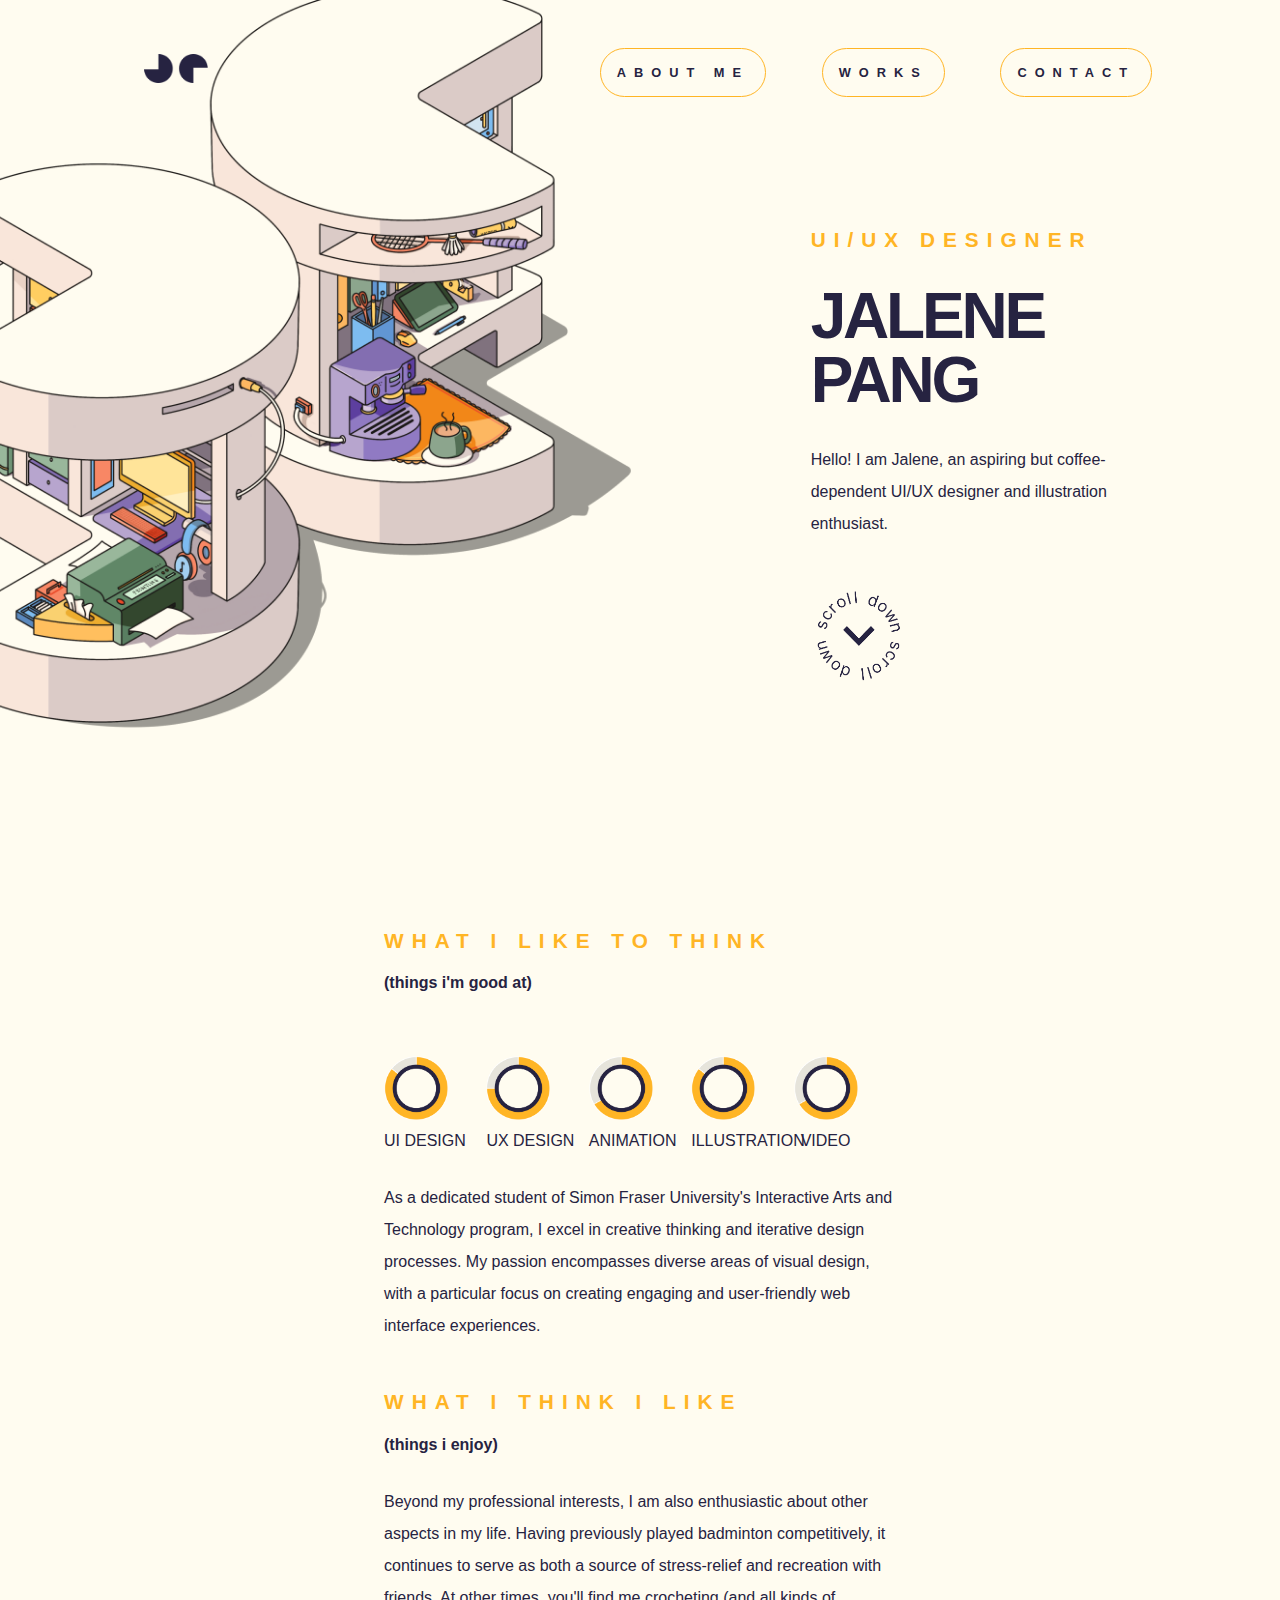
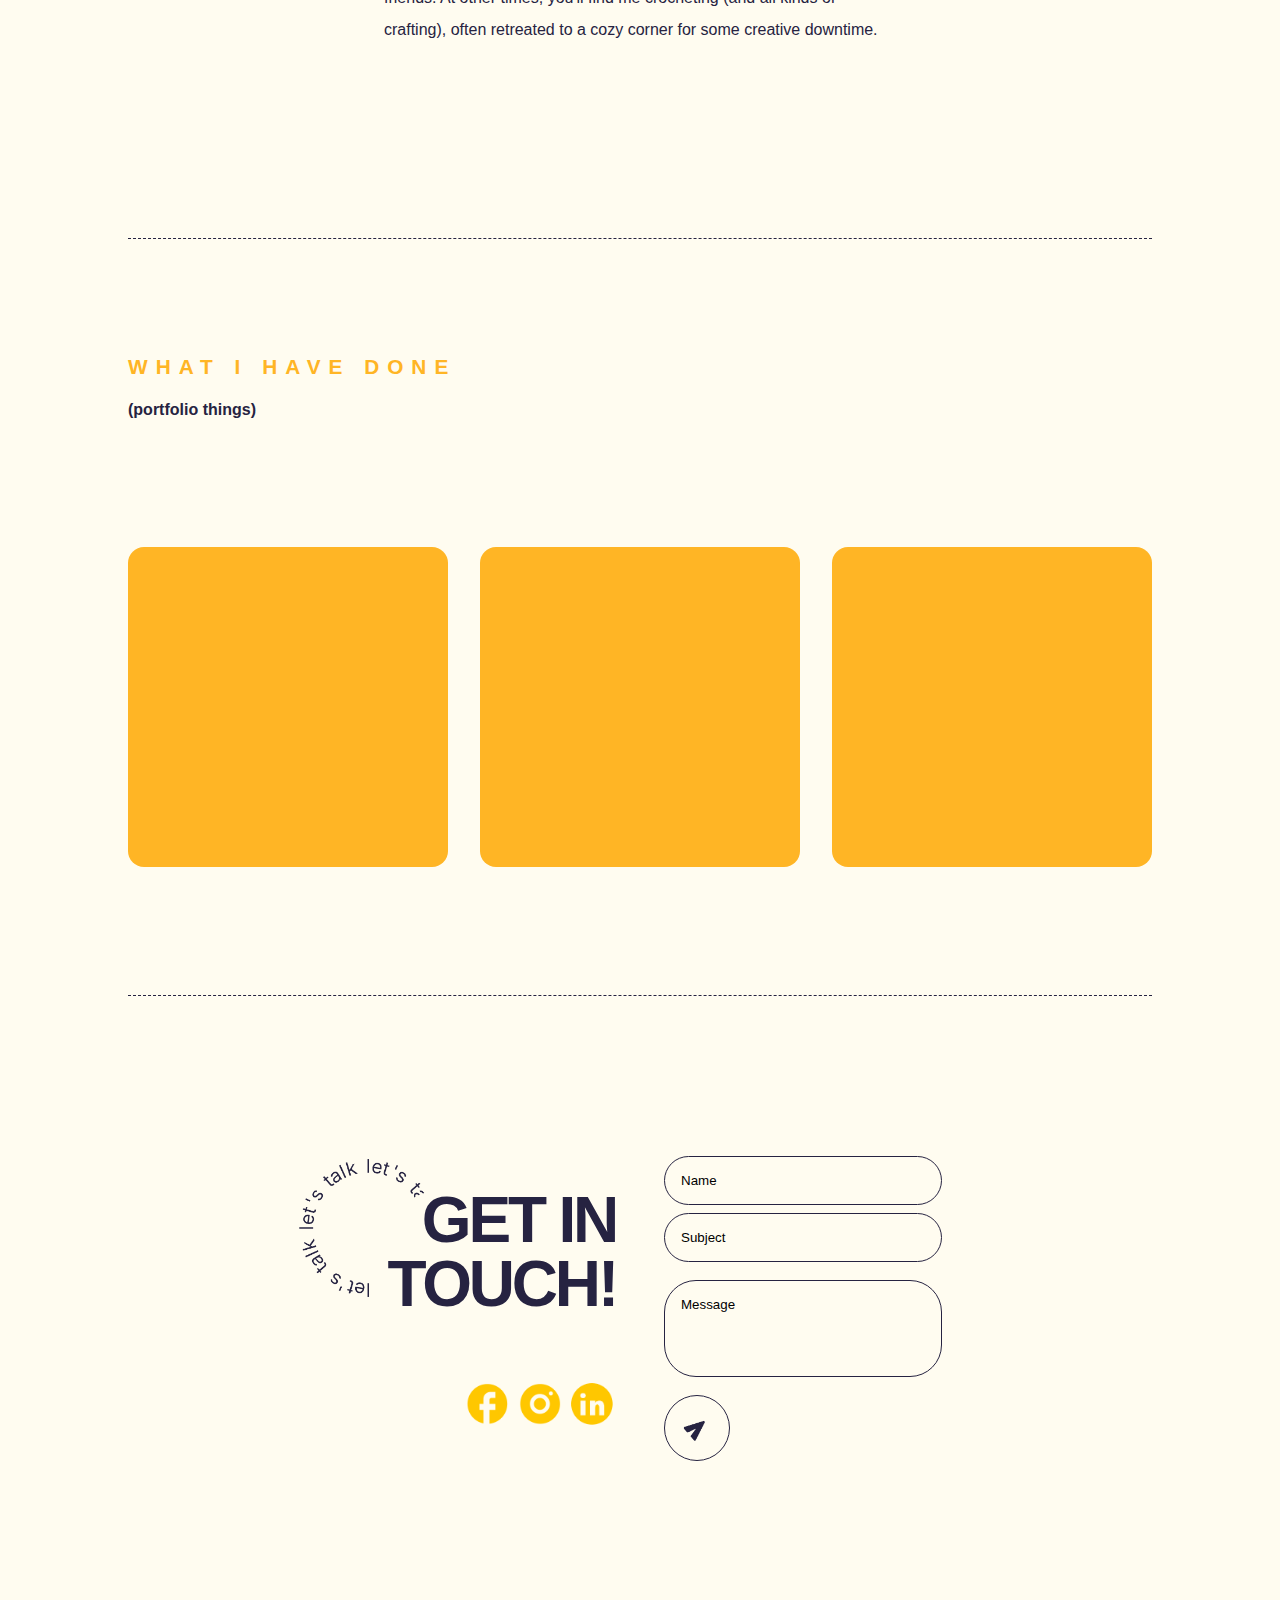
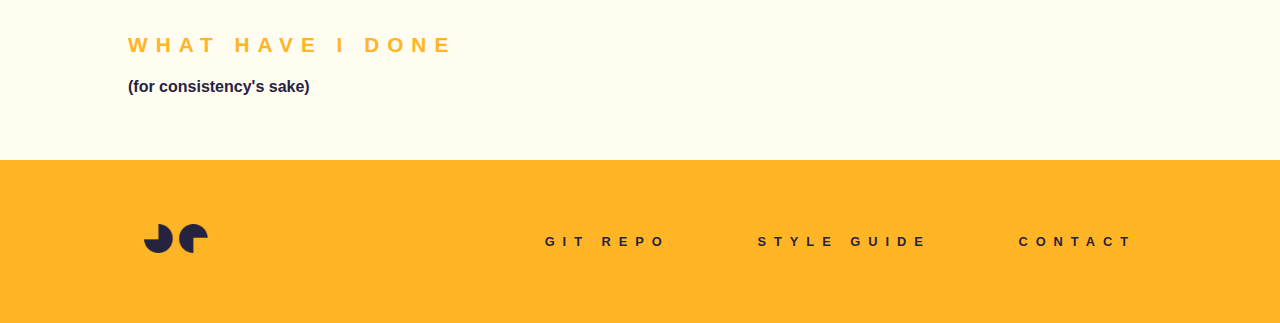
==== Porfolio_Website_NEW/index.html @ 95e6f26c "NEW version update" ====
<!DOCTYPE html>
<html lang="en">

  <head>
    <meta charset="utf-8">
    <meta name="viewport" content="width=device-width, initial-scale=1">
    <title>Jalene's Portfolio</title>

    <link href="css/main.css" rel="stylesheet" href="https://fonts.googleapis.com/css?family=Inter">
    <script src="js/function.js"></script>

    <!-- <link rel="preconnect" href="https://fonts.googleapis.com">
    <link rel="preconnect" href="https://fonts.gstatic.com" crossorigin>
    <link class="inter-baseFont" href="https://fonts.googleapis.com/css2?family=Inter:wght@100..900&family=PT+Sans+Narrow:wght@400;700&display=swap" rel="stylesheet"> -->
    <!-- <link rel="stylesheet" href="https://fonts.googleapis.com/css?family=Inter"> -->
    

  </head>



    <body>
        <div id="hero">
            <img src="img/hero.png" alt="illustration of miniature room">
        </div>

        <header>
            <a class="nav-logo" href="index.html"><img src="img/logo.png" alt="JP circular logo design"></a>
            <nav>
                <ul>
                    <li><a href="index.html#about">ABOUT ME</a></li>
                    <li class="dropdown">
                        <a class="dropbtn" href="index.html#works">WORKS</a>
                            <div class="dropdown-content">
                                <a href="tg100.html">TG100</a>
                                <a href="adobook.html">Adobook</a>
                            </div>
                    </li>
                    <li><a href="index.html#contact">CONTACT</a></li>
                </ul>
            </nav>
        </header>
        <section id="landing">
            <div id="landing-content">
                <div></div>
                <div></div>
                <div>
                    <h3>UI/UX DESIGNER</h3>

                    <h1>JALENE<br>PANG</h1>
                    <p>Hello! I am Jalene, an aspiring but coffee-dependent UI/UX designer and illustration enthusiast.</p>
                    
                        <div>
                            <img id="scroll-img" src="img/scroll.png" alt="circular animated sroll down text">
                            <a id="down-arrow" href="#about"><img  src="img/arrow.png" alt="down arrow icon"></a>
                        </div>
                </div>
                
            </div>
        </section>

        <section id="about">
            <div id="about-content">
                <h3>WHAT I LIKE TO THINK</h3>
                <h4>(things i'm good at)</h4>
                    <div id="pie-container">
                        <div class="pies">
                            <img src="img/pie1.png" alt="pie chart">
                            <p>UI DESIGN</p>
                        </div>
                        <div class="pies">
                            <img src="img/pie2.png" alt="pie chart">
                            <p>UX DESIGN</p>
                        </div>
                        <div class="pies">
                            <img src="img/pie3.png" alt="pie chart">
                            <p>ANIMATION</p>
                        </div>
                        <div class="pies">
                            <img src="img/pie1.png" alt="pie chart">
                            <p>ILLUSTRATION</p>
                        </div>
                        <div class="pies">
                            <img src="img/pie3.png" alt="pie chart">
                            <p>VIDEO</p>
                        </div>

                    </div>
                <p>As a dedicated student of Simon Fraser University's Interactive Arts and Technology program, I excel in creative thinking and iterative design processes. My passion encompasses diverse areas of visual design, with a particular focus on creating engaging and user-friendly web interface experiences.</p>
                <h3>WHAT I THINK I LIKE</h3>
                <h4>(things i enjoy)</h4>
                <p>Beyond my professional interests, I am also enthusiastic about other aspects in my life. Having previously played badminton competitively, it continues to serve as both a source of stress-relief and recreation with friends. At other times, you'll find me crocheting (and all kinds of crafting), often retreated to a cozy corner for some creative downtime.</p>
            </div>    
        </section>

        <section id="works">
            <div id="works-content">
                <h3>WHAT I HAVE DONE</h3>
                <h4>(portfolio things)</h4>      
        
                <div id="works-container">
                    <a href="adobook.html" class="works"><img src="" alt=""></a>
                    <a href="tg100.html" class="works"><img src="" alt=""></a>
                    <a href="" class="works"><img src="" alt=""></a>
                </div>
            </div>

        </section>

        <section id="contact">
            <div id="contact-container">
                <div id="talk-container">
                    <img id="talk-image" src="img/talk.png" alt="">
                    <h1>GET IN <br>TOUCH!</h1>
                    <div id="social-media-icons">
                        <a href="https://www.facebook.com/profile.php?id=100007122284882"><img src="img/fb.png" alt="round yellow Facebook logo icon"></a>
                        <a href="https://www.instagram.com/jalenepang/"><img src="img/ig.png" alt="round yellow Instagram logo icon"></a>
                        <a href="https://www.linkedin.com/in/jalene-pang-01989b204/"><img src="img/li.png" alt="round yellow LinkedIn logo icon"></a>
                    </div>
                </div>
                <div>
                    <!-- actual submission not set up yet -->
                    <!-- <form> -->
                        <input type="text" id="name" name="name" value="Name"><br>
                        <input type="text" id="subject" name="subject" value="Subject"><br><br>
                        <input type="text" id="message" name="message" value="Message"><br><br>
                        <input id="openPopUp" onclick="openPopUp()" type="image" src="img/send.png" alt="Submit">
                    <!-- </form>  -->
                </div>
            </div>
            <!-- <button id="openPopUp" onclick="openPopUp()">Click me</button> -->
        </section>
        <h3>WHAT HAVE I DONE</h3>
        <h4>(for consistency's sake)</h4>

        <div id="popup">       
            <h3>MESSAGE SENT!</h3>
            <p>I've received your message and will respond as promptly as I can. Thank you for reaching out! </p>
            <a id="popup-close"><img src="img/close.png" alt="Round close x button"></a>
        </div>
        <div id="overlay"></div>
        <footer>
            <div id="footer-container">
                <div id="footer-logo">
                    <a class="nav-logo" href="index.html"><img src="img/logo.png" alt="JP circular logo design"></a>
                </div>
                <div id="footer-links">
                    <li><a href="https://github.com/jelenepang/IAT339_P03">GIT REPO</a></li>
                    <li><a href="#contact">STYLE GUIDE</a></li>
                    <li><a href="#contact">CONTACT</a></li>
                </div>
            </div>
        </footer>
    <script src="js/main.js"></script>
    </body> 



</html>
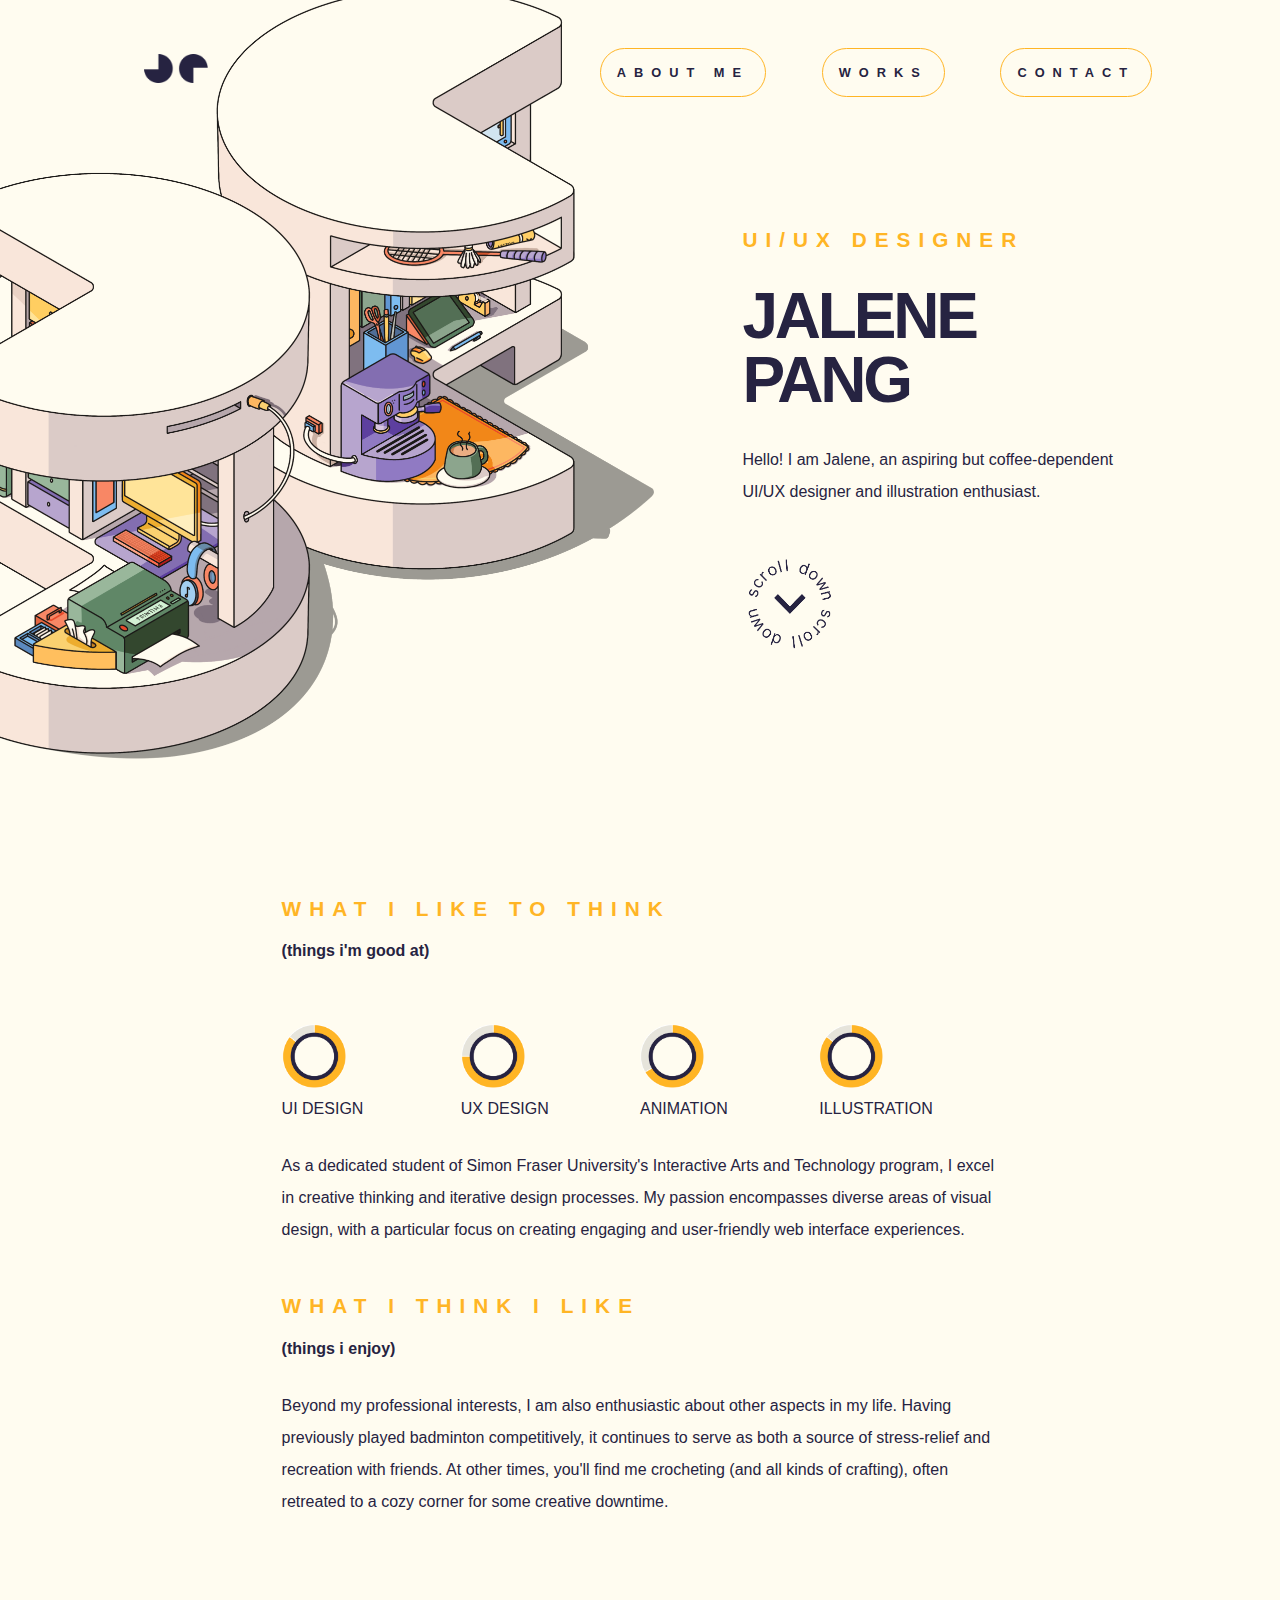
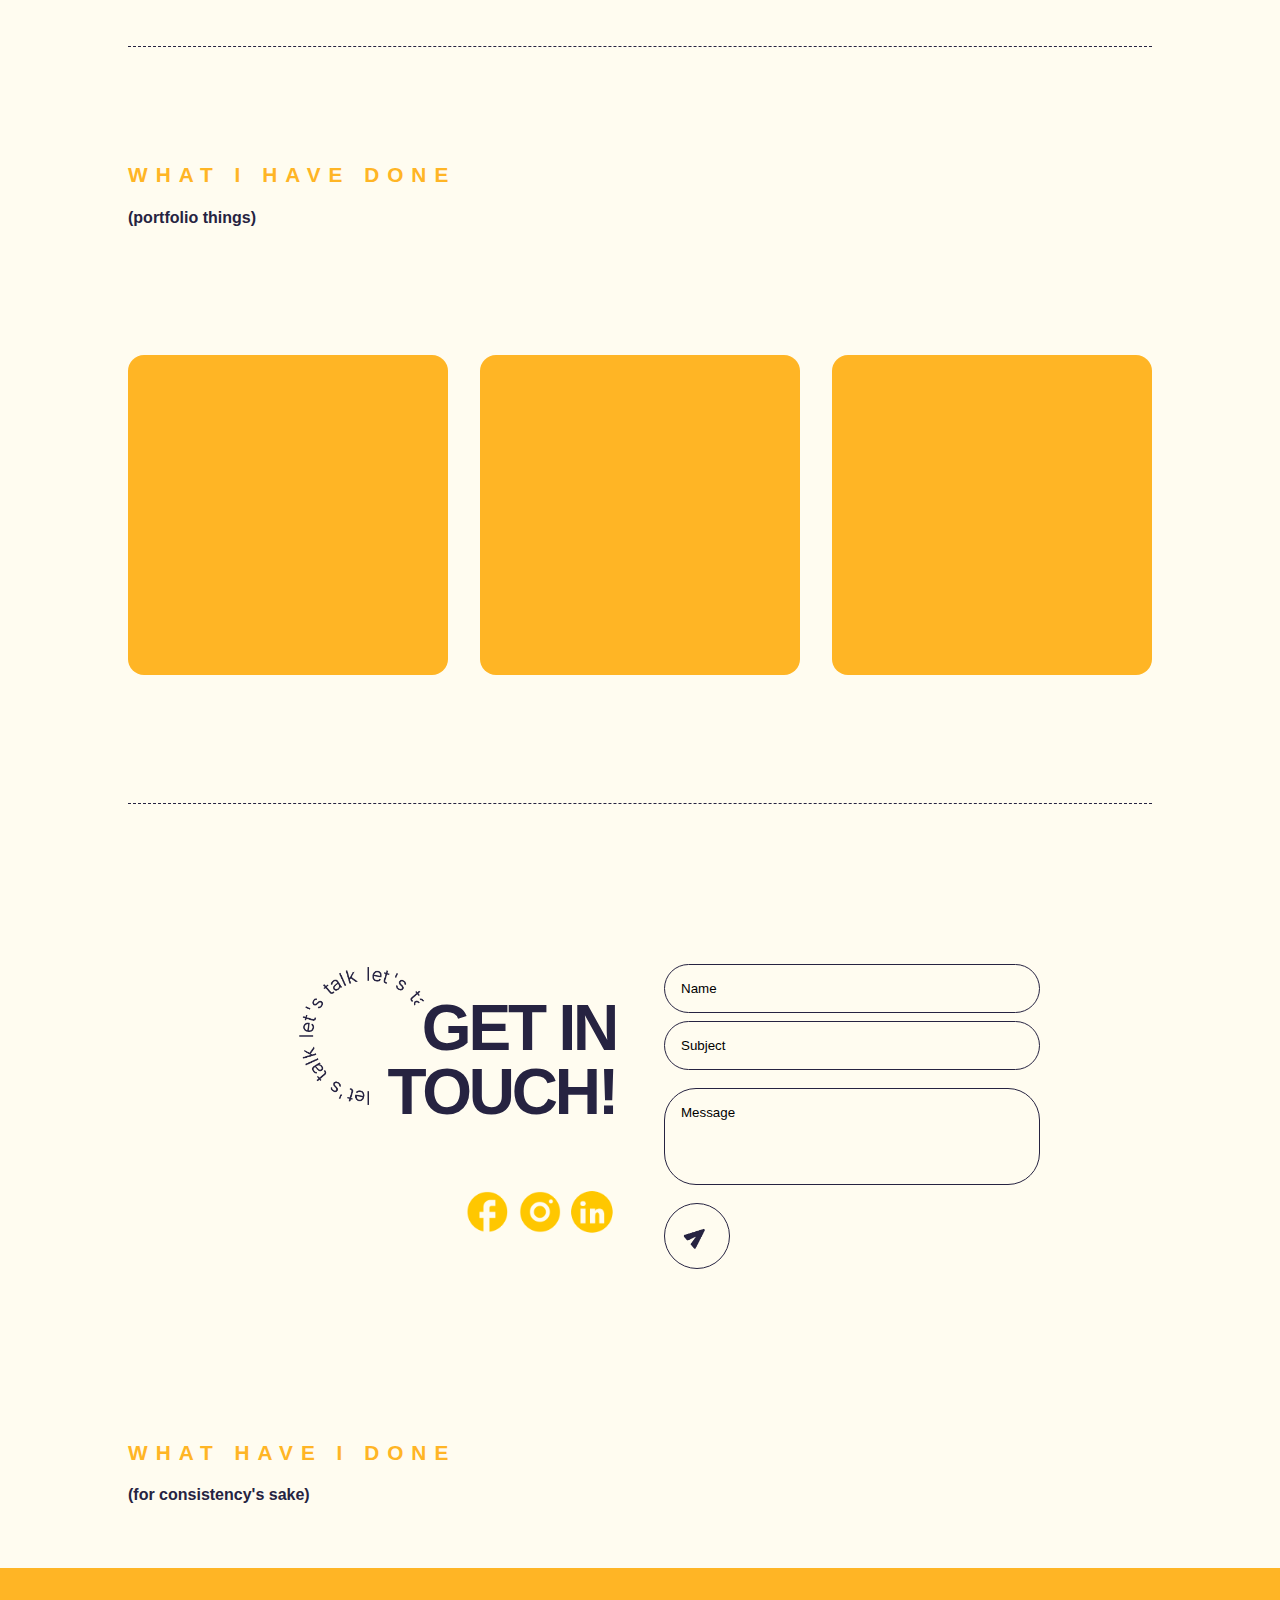
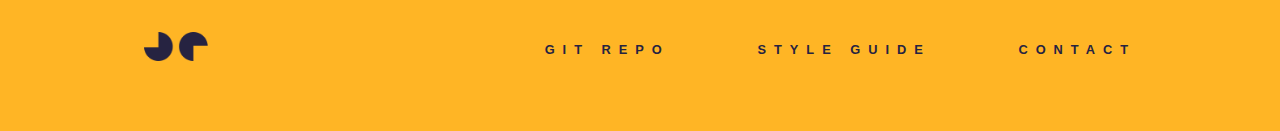
==== commit e5974faa: "Tg100 page done" ====
--- a/Porfolio_Website_NEW/index.html
+++ b/Porfolio_Website_NEW/index.html
@@ -9,34 +9,40 @@
     <link href="css/main.css" rel="stylesheet" href="https://fonts.googleapis.com/css?family=Inter">
     <script src="js/function.js"></script>
 
-    <!-- <link rel="preconnect" href="https://fonts.googleapis.com">
-    <link rel="preconnect" href="https://fonts.gstatic.com" crossorigin>
-    <link class="inter-baseFont" href="https://fonts.googleapis.com/css2?family=Inter:wght@100..900&family=PT+Sans+Narrow:wght@400;700&display=swap" rel="stylesheet"> -->
-    <!-- <link rel="stylesheet" href="https://fonts.googleapis.com/css?family=Inter"> -->
-    
-
   </head>
 
 
 
     <body>
         <div id="hero">
-            <img src="img/hero.png" alt="illustration of miniature room">
+            <img src="img/hero1.png" alt="illustration of miniature room">
         </div>
 
         <header>
             <a class="nav-logo" href="index.html"><img src="img/logo.png" alt="JP circular logo design"></a>
             <nav>
                 <ul>
-                    <li><a href="index.html#about">ABOUT ME</a></li>
-                    <li class="dropdown">
-                        <a class="dropbtn" href="index.html#works">WORKS</a>
+                    <div id="not-menu">
+                        <li><a href="index.html#about">ABOUT ME</a></li>
+                        <li class="dropdown">
+                            <a class="dropbtn" href="index.html#works">WORKS</a>
                             <div class="dropdown-content">
                                 <a href="tg100.html">TG100</a>
                                 <a href="adobook.html">Adobook</a>
                             </div>
+                        </li>
+                        <li><a href="index.html#contact">CONTACT</a></li>
+                    </div>
+
+                <!-- hidden menu -->
+                    <li id="menu" class="dropdown">
+                        <a class="dropbtn">MENU</a>
+                        <div class="dropdown-content">
+                            <a href="index.html#about">ABOUT</a>
+                            <a href="index.html#works">WORKS</a>
+                            <a href="index.html#contact">CONTACT</a>
+                        </div>
                     </li>
-                    <li><a href="index.html#contact">CONTACT</a></li>
                 </ul>
             </nav>
         </header>
@@ -80,11 +86,6 @@
                             <img src="img/pie1.png" alt="pie chart">
                             <p>ILLUSTRATION</p>
                         </div>
-                        <div class="pies">
-                            <img src="img/pie3.png" alt="pie chart">
-                            <p>VIDEO</p>
-                        </div>
-
                     </div>
                 <p>As a dedicated student of Simon Fraser University's Interactive Arts and Technology program, I excel in creative thinking and iterative design processes. My passion encompasses diverse areas of visual design, with a particular focus on creating engaging and user-friendly web interface experiences.</p>
                 <h3>WHAT I THINK I LIKE</h3>
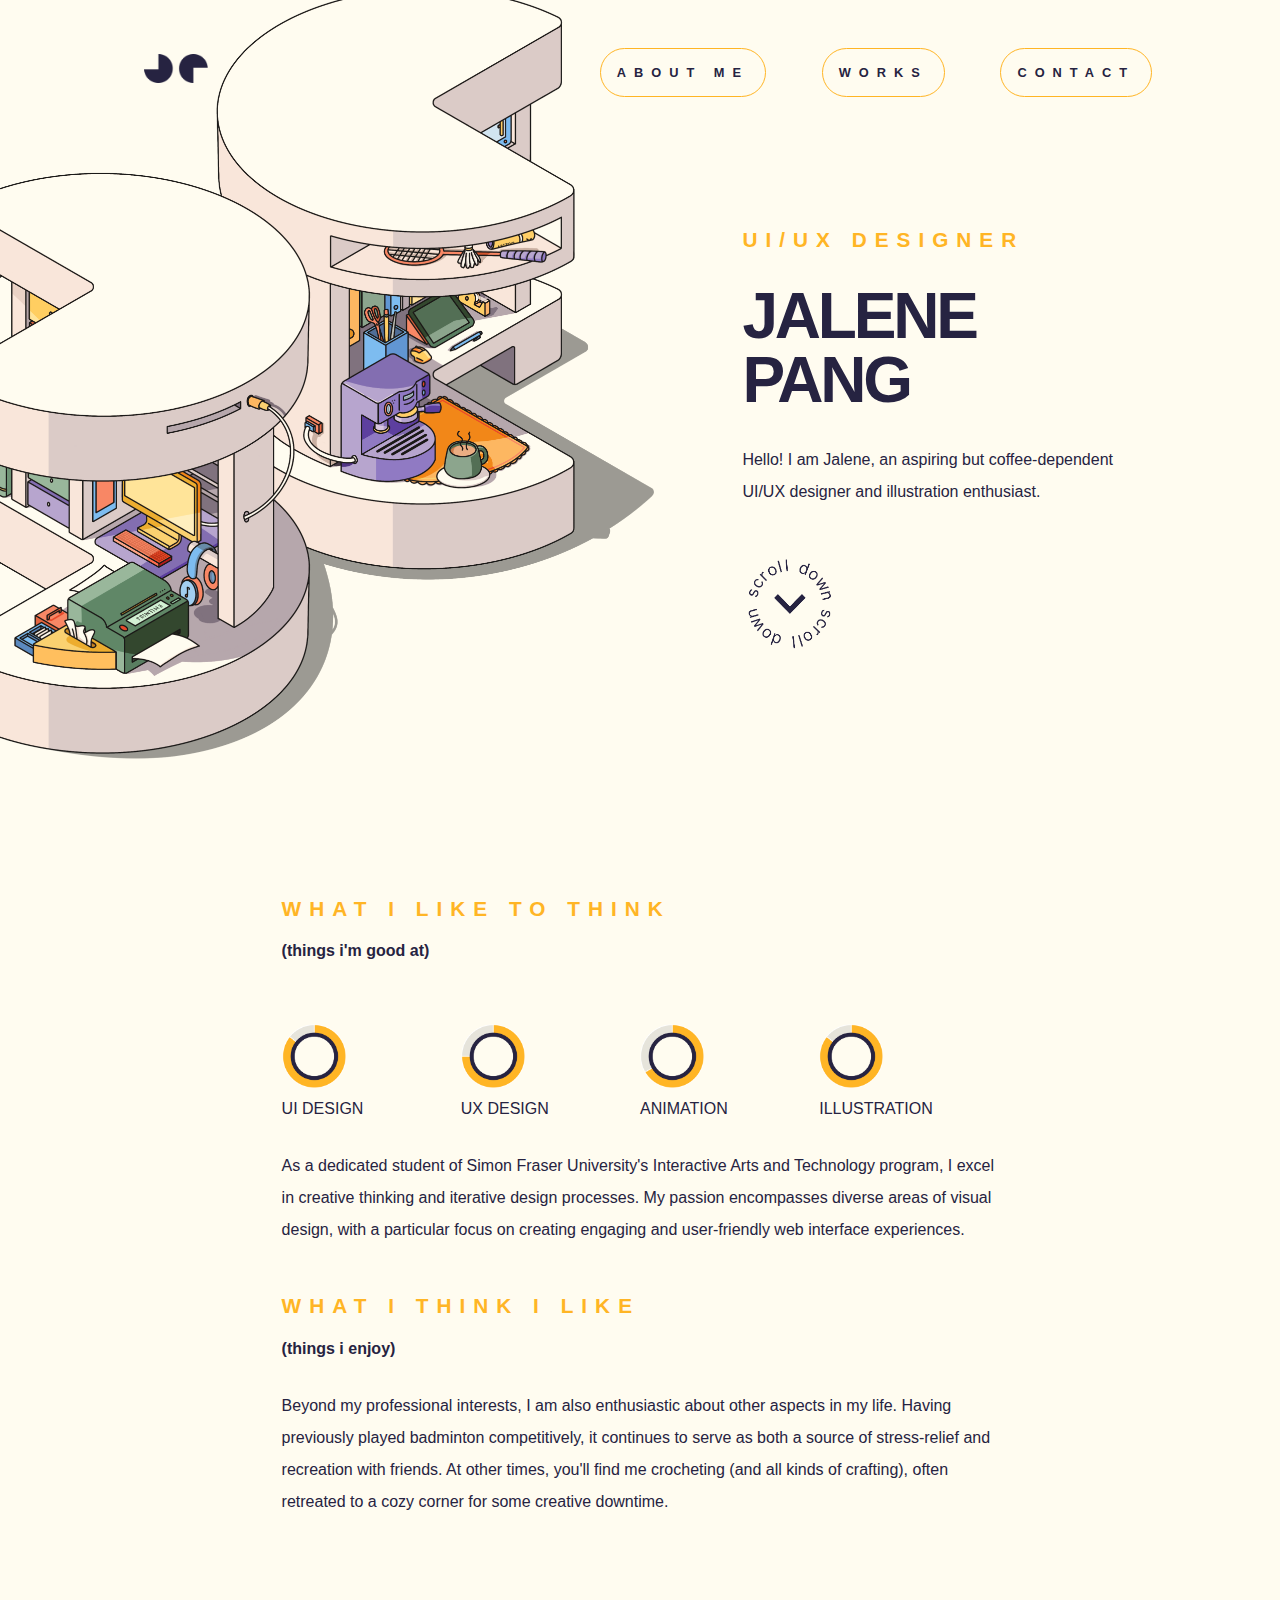
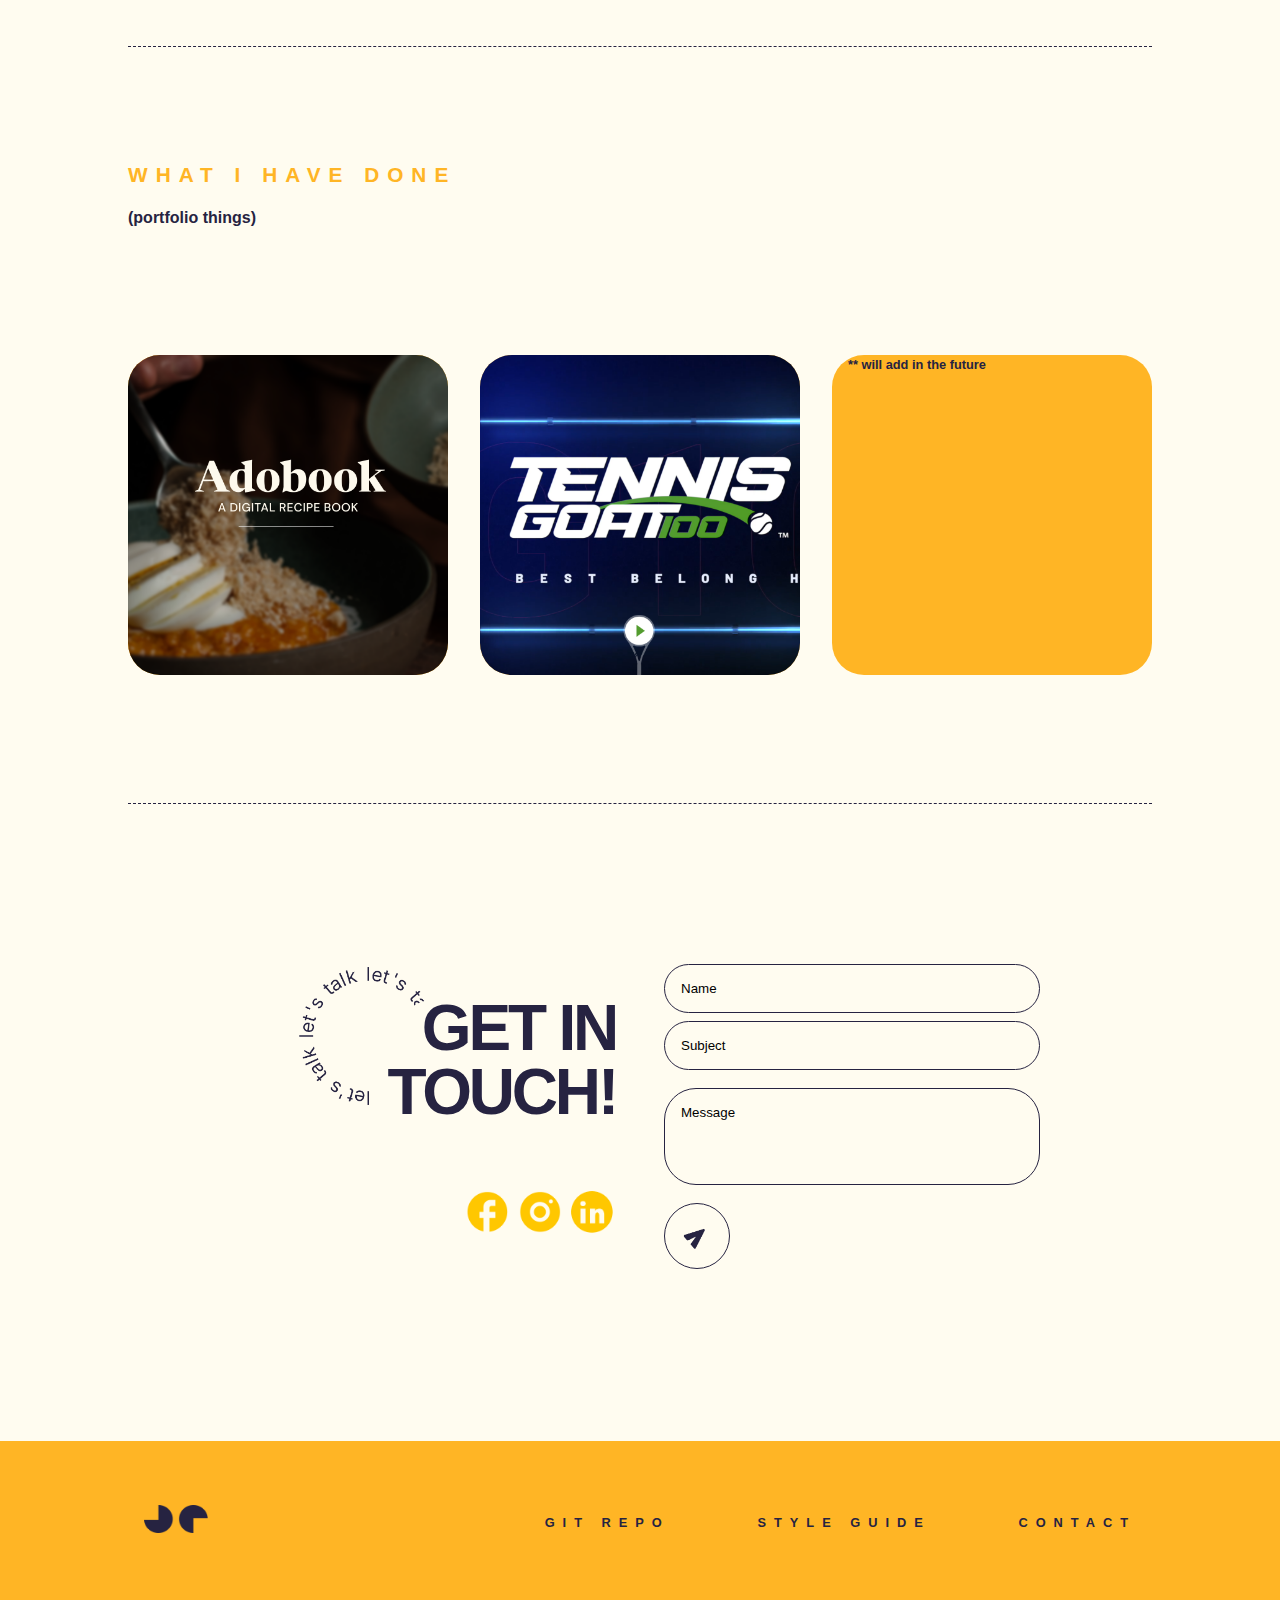
==== commit c499d24f: "Style guide added" ====
--- a/Porfolio_Website_NEW/index.html
+++ b/Porfolio_Website_NEW/index.html
@@ -27,8 +27,8 @@
                         <li class="dropdown">
                             <a class="dropbtn" href="index.html#works">WORKS</a>
                             <div class="dropdown-content">
+                                <a href="adobook.html">Adobook</a>
                                 <a href="tg100.html">TG100</a>
-                                <a href="adobook.html">Adobook</a>
                             </div>
                         </li>
                         <li><a href="index.html#contact">CONTACT</a></li>
@@ -71,19 +71,19 @@
                 <h4>(things i'm good at)</h4>
                     <div id="pie-container">
                         <div class="pies">
-                            <img src="img/pie1.png" alt="pie chart">
+                            <img src="img/pie1.png" alt="7/8 pie chart">
                             <p>UI DESIGN</p>
                         </div>
                         <div class="pies">
-                            <img src="img/pie2.png" alt="pie chart">
+                            <img src="img/pie2.png" alt="6/8 pie chart">
                             <p>UX DESIGN</p>
                         </div>
                         <div class="pies">
-                            <img src="img/pie3.png" alt="pie chart">
+                            <img src="img/pie3.png" alt="5/8 pie chart">
                             <p>ANIMATION</p>
                         </div>
                         <div class="pies">
-                            <img src="img/pie1.png" alt="pie chart">
+                            <img src="img/pie1.png" alt="7/8 pie chart">
                             <p>ILLUSTRATION</p>
                         </div>
                     </div>
@@ -100,9 +100,9 @@
                 <h4>(portfolio things)</h4>      
         
                 <div id="works-container">
-                    <a href="adobook.html" class="works"><img src="" alt=""></a>
-                    <a href="tg100.html" class="works"><img src="" alt=""></a>
-                    <a href="" class="works"><img src="" alt=""></a>
+                     <div class="works"><a href="adobook.html"><img src="img/adobook/landing.png" alt="Adobook background cooking image"></a></div>
+                    <div class="works"><a href="tg100.html" ><img src="img/tg100/landing1.png" alt="Tennis Goat 100 promo video screenshot"></a></div>
+                    <div class="works"><a href="">** will add in the future</a></div>
                 </div>
             </div>
 
@@ -131,8 +131,8 @@
             </div>
             <!-- <button id="openPopUp" onclick="openPopUp()">Click me</button> -->
         </section>
-        <h3>WHAT HAVE I DONE</h3>
-        <h4>(for consistency's sake)</h4>
+        <!-- <h3>WHAT HAVE I DONE</h3>
+        <h4>(for consistency's sake)</h4> -->
 
         <div id="popup">       
             <h3>MESSAGE SENT!</h3>
@@ -147,7 +147,7 @@
                 </div>
                 <div id="footer-links">
                     <li><a href="https://github.com/jelenepang/IAT339_P03">GIT REPO</a></li>
-                    <li><a href="#contact">STYLE GUIDE</a></li>
+                    <li><a href="style.html">STYLE GUIDE</a></li>
                     <li><a href="#contact">CONTACT</a></li>
                 </div>
             </div>
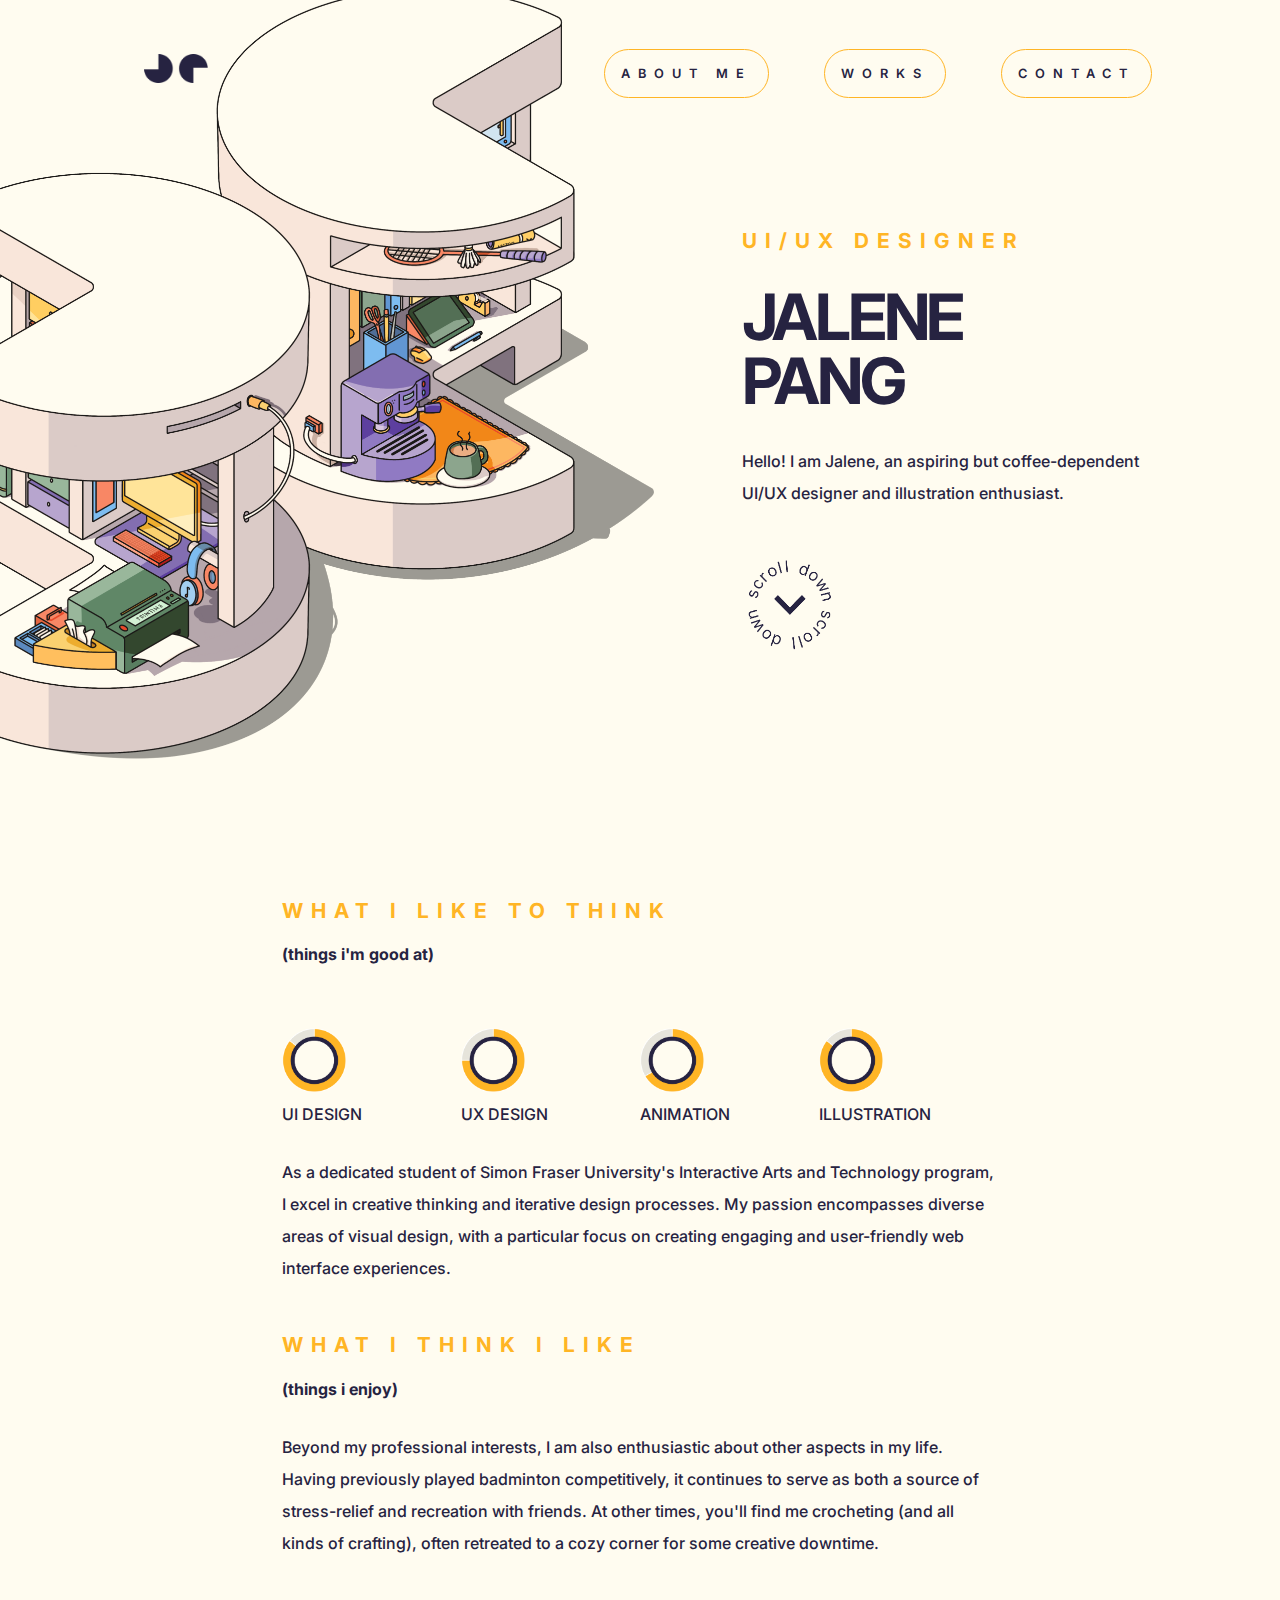
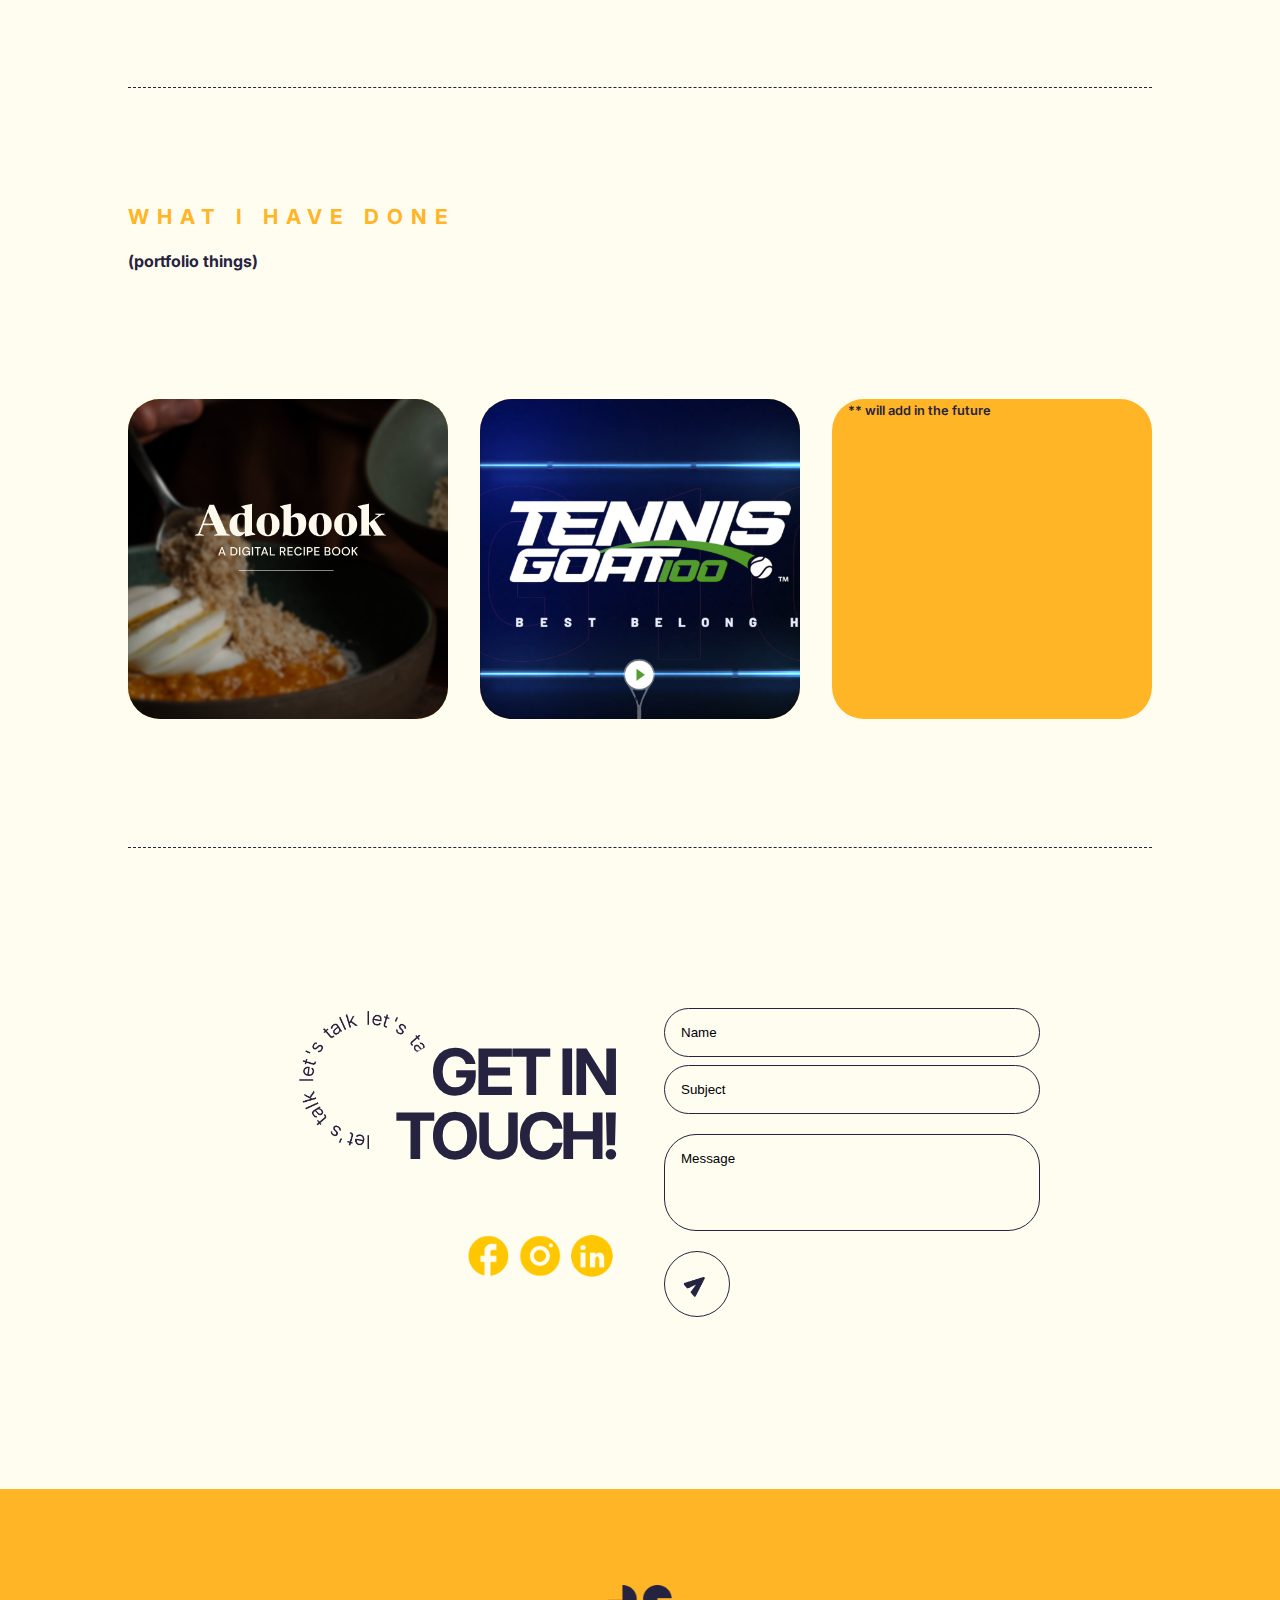
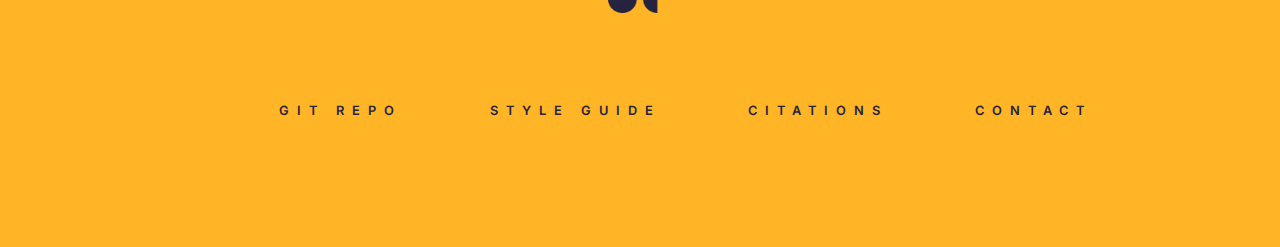
==== commit 4d5052dd: "Citations added" ====
--- a/Porfolio_Website_NEW/index.html
+++ b/Porfolio_Website_NEW/index.html
@@ -6,7 +6,8 @@
     <meta name="viewport" content="width=device-width, initial-scale=1">
     <title>Jalene's Portfolio</title>
 
-    <link href="css/main.css" rel="stylesheet" href="https://fonts.googleapis.com/css?family=Inter">
+    <link href="css/main.css" rel="stylesheet">
+    <link href="https://fonts.googleapis.com/css?family=Inter" rel="stylesheet">
     <script src="js/function.js"></script>
 
   </head>
@@ -21,19 +22,16 @@
         <header>
             <a class="nav-logo" href="index.html"><img src="img/logo.png" alt="JP circular logo design"></a>
             <nav>
-                <ul>
-                    <div id="not-menu">
-                        <li><a href="index.html#about">ABOUT ME</a></li>
-                        <li class="dropdown">
-                            <a class="dropbtn" href="index.html#works">WORKS</a>
-                            <div class="dropdown-content">
-                                <a href="adobook.html">Adobook</a>
-                                <a href="tg100.html">TG100</a>
-                            </div>
-                        </li>
-                        <li><a href="index.html#contact">CONTACT</a></li>
-                    </div>
-
+                <ul class="not-menu">
+                    <li><a href="index.html#about">ABOUT ME</a></li>
+                    <li class="dropdown">
+                        <a class="dropbtn" href="index.html#works">WORKS</a>
+                        <div class="dropdown-content">
+                            <a href="adobook.html">Adobook</a>
+                            <a href="tg100.html">TG100</a>
+                        </div>
+                    </li>
+                    <li><a href="index.html#contact">CONTACT</a></li>
                 <!-- hidden menu -->
                     <li id="menu" class="dropdown">
                         <a class="dropbtn">MENU</a>
@@ -145,11 +143,12 @@
                 <div id="footer-logo">
                     <a class="nav-logo" href="index.html"><img src="img/logo.png" alt="JP circular logo design"></a>
                 </div>
-                <div id="footer-links">
+                <ul id="footer-links">
                     <li><a href="https://github.com/jelenepang/IAT339_P03">GIT REPO</a></li>
                     <li><a href="style.html">STYLE GUIDE</a></li>
+                    <li><a href="citations.html">CITATIONS</a></li>
                     <li><a href="#contact">CONTACT</a></li>
-                </div>
+                </ul>
             </div>
         </footer>
     <script src="js/main.js"></script>
--- a/Porfolio_Website_NEW/css/main.css
+++ b/Porfolio_Website_NEW/css/main.css
@@ -0,0 +1 @@
+#menu{display:none}body{background-color:#FFFCF0;font-family:"Inter",sans-serif;margin:0;padding:10vw;padding-top:3vw}h1{margin:0;margin-top:2rem;color:#262341;font-weight:9000;font-size:4rem;letter-spacing:-0.2rem;line-height:4rem}h3{letter-spacing:0.5rem;color:#FFB525;font-size:1.3rem}h4{color:#262341}p{color:#262341;margin-top:2rem;font-weight:500;line-height:2rem;margin-bottom:3rem}span{color:#FFB525}li{list-style:none;display:inline-block;padding-left:4vw;text-decoration:none;color:#262341;letter-spacing:0.5rem}a{text-decoration:none;font-weight:600;color:#262341;font-size:0.8rem;padding:1rem;border-radius:5rem;-webkit-transition:0.5s;transition:0.5s}a:hover{padding:1rem;border-radius:5rem}header{display:-webkit-box;display:-ms-flexbox;display:flex;-webkit-box-pack:end;-ms-flex-pack:end;justify-content:flex-end;-webkit-box-align:center;-ms-flex-align:center;align-items:center;margin-bottom:8vw}header a{border:solid #FFB525 0.1rem}header a:focus,header a:hover{background-color:#FFB525}.nav-logo{border:none;margin-right:auto;font-size:1.5em;width:4rem}.nav-logo img{width:inherit}.nav-logo:hover{background-color:transparent}.dropdown{position:relative;display:inline-block}.dropdown-content{display:none;position:absolute;z-index:1}.dropdown-content a{color:#262341;text-decoration:none;display:block;letter-spacing:normal;border:solid #FFB525 0.1rem;margin-bottom:0.3rem;margin-top:0.3rem}.dropdown-content a:hover,a:focus{background-color:#FFB525}.dropdown:hover .dropdown-content{display:block;margin-top:1rem;border-radius:1rem}#hero img{z-index:-199;width:56vw;opacity:90%;margin-left:-14vw;margin-top:-4vw;position:absolute}#landing{margin-bottom:12rem}#landing-content{display:-ms-grid;display:grid;-ms-grid-columns:(minmax(0,1fr))[3];grid-template-columns:repeat(3,minmax(0,1fr));color:#FFB525}#landing-content a{padding:0}@-webkit-keyframes rotate{0%{-webkit-transform:rotate(0deg);transform:rotate(0deg)}to{-webkit-transform:rotate(360deg);transform:rotate(360deg)}}@keyframes rotate{0%{-webkit-transform:rotate(0deg);transform:rotate(0deg)}to{-webkit-transform:rotate(360deg);transform:rotate(360deg)}}#scroll-img{-webkit-animation-name:rotate;animation-name:rotate;-webkit-animation-duration:10s;animation-duration:10s;-webkit-animation-iteration-count:infinite;animation-iteration-count:infinite;-webkit-animation-timing-function:linear;animation-timing-function:linear;width:6rem;height:6rem;position:absolute}#down-arrow{border-radius:100%;position:absolute;width:6rem;height:6rem;opacity:100%;-webkit-transition:0.5s;transition:0.5s}#down-arrow:hover{background-color:#FFB525}#down-arrow img{width:inherit}#about{padding-top:8rem;width:50%;margin-left:auto;margin-right:auto}#pie-container{display:-ms-grid;display:grid;-ms-grid-columns:(minmax(0,1fr))[4];grid-template-columns:repeat(4,minmax(0,1fr));width:inherit;margin-top:4rem;margin-bottom:0}#pie-container p{text-align:center;margin:0;margin-top:0.5rem;line-height:normal}.pies{margin-right:auto}.pies img{height:4rem}#works{scroll-margin-top:5rem;border-top:#262341 0.1rem dashed;padding-top:6rem;margin-top:8rem}#works-container{margin-top:8rem;padding-bottom:8rem;display:-ms-grid;display:grid;-ms-grid-columns:minmax(0,1fr) 2rem minmax(0,1fr) 2rem minmax(0,1fr);grid-template-columns:repeat(3,minmax(0,1fr));-webkit-column-gap:2rem;-moz-column-gap:2rem;column-gap:2rem;height:20rem;border-bottom:#262341 0.1rem dashed}#works-container div{background-color:#FFB525;height:20rem}.works{overflow:hidden;position:relative;border-radius:2rem}.works img{width:100%;height:100%;-o-object-fit:cover;object-fit:cover;position:absolute;top:0;left:0;-webkit-transition:-webkit-transform 0.3s ease;transition:-webkit-transform 0.3s ease;transition:transform 0.3s ease;transition:transform 0.3s ease,-webkit-transform 0.3s ease}.works:hover img{-webkit-transform:scale(1.1);transform:scale(1.1)}#contact-container{margin-top:10rem;margin-bottom:10rem;display:-ms-grid;display:grid;-ms-grid-columns:minmax(0,1fr) 3rem minmax(0,1fr);grid-template-columns:repeat(2,minmax(0,1fr));-webkit-column-gap:3rem;-moz-column-gap:3rem;column-gap:3rem}input{width:70%;padding:1rem;border-radius:2rem;border:solid #262341 0.1rem;margin-bottom:0.5rem;background-color:#FFFCF0;-webkit-transition:0.5s;transition:0.5s}input:focus,input:hover{background-color:#FFB525}#subject{margin:0}#message{margin:0;padding-bottom:4rem}#openPopUp{width:2rem;height:2rem;border-radius:100%}#openPopUp:focus,#openPopUp:hover{background-color:#FFB525}#talk-container{display:block;position:relative;text-align:right}#talk-container h1{text-align:right;background-color:#FFFCF0;border-radius:5rem 0 0 1rem;padding-left:1rem;max-width:-webkit-fit-content;max-width:-moz-fit-content;max-width:fit-content;float:right}#talk-container #social-media-icons{margin-top:14rem}#talk-container #social-media-icons a{padding:0}#talk-container #social-media-icons a:focus{background-color:transparent}#talk-container #social-media-icons img{height:3rem;border-radius:100%}#talk-container #social-media-icons img:hover{border-radius:100%;background-color:#262341}#talk-image{width:9rem;position:absolute;margin-left:-20rem;z-index:-1;-webkit-animation-name:rotate;animation-name:rotate;-webkit-animation-duration:10s;animation-duration:10s;-webkit-animation-iteration-count:infinite;animation-iteration-count:infinite;-webkit-animation-timing-function:linear;animation-timing-function:linear}footer{margin:0;margin-top:4rem;padding-left:10vw;padding-right:10vw;padding-top:5vw;padding-bottom:5vw;width:100%;margin-left:-10vw;margin-bottom:-10vw;background-color:#FFB525}#footer-container{display:-ms-grid;display:grid;-ms-grid-columns:auto auto;grid-template-columns:auto auto;row-gap:1rem;-webkit-box-align:center;-ms-flex-align:center;align-items:center}#footer-container #footer-links{text-align:right}#footer-container #footer-links a:focus,#footer-container #footer-links a:hover{background-color:#FFFCF0}#overlay,#popup{display:none;position:fixed}#overlay{background:rgba(47,44,66,0.616);width:100%;height:100%;left:0;top:0}#popup{border-radius:1rem;padding:2rem;top:50%;left:50%;width:50%;max-width:40rem;-webkit-transform:translate(-50%,-50%);transform:translate(-50%,-50%);margin:auto;background:#FFFCF0;z-index:2}#popup-close{margin-top:-1rem;float:right;cursor:pointer;border:solid #262341 0.1rem;height:2rem;width:2rem}#popup-close:focus,#popup-close:hover{background-color:#FFB525}#popup-close img{width:2rem}@media screen and (max-width:1450px){#landing-content{margin-left:60%;-ms-grid-columns:(minmax(0,1fr))[1];grid-template-columns:repeat(1,minmax(0,1fr))}#about{width:70%}}@media screen and (max-width:1330px){#footer-container{-webkit-box-pack:center;-ms-flex-pack:center;justify-content:center;-ms-grid-columns:auto;grid-template-columns:auto}#footer-container #footer-logo{margin-top:2rem;margin-right:auto;margin-left:auto}#footer-container #footer-links{text-align:center}#footer-container #footer-links li{margin-top:3rem;margin-bottom:3rem}}@media screen and (max-width:1250px){#hero img{margin-top:10%}}@media screen and (max-width:945px){.not-menu li:not(#menu){display:none}#menu{display:block}.dropbtn img{margin:0;width:2rem;height:auto;vertical-align:middle}.dropdown-content a{background-color:#FFFCF0}#about{width:100%}#landing{margin-bottom:8rem}#works-container{-webkit-column-gap:1rem;-moz-column-gap:1rem;column-gap:1rem}}@media screen and (max-width:850px){#landing-content{margin-left:30%;-ms-grid-columns:(minmax(0,1fr))[1];grid-template-columns:repeat(1,minmax(0,1fr))}#hero img{width:80%;margin-left:-55vw;margin-top:20%}}@media screen and (max-width:800px){#footer-container #footer-logo{margin-top:1rem;margin-right:auto;margin-left:auto}#footer-container #footer-links li{margin-top:1rem;margin-bottom:1rem}#works{height:75rem}#works-container{display:block}.works{margin-bottom:2rem}}@media screen and (max-width:600px){#landing-content{margin-left:auto;margin-right:auto;-ms-grid-columns:(minmax(0,1fr))[1];grid-template-columns:repeat(1,minmax(0,1fr))}#pie-container{-ms-grid-columns:auto auto;grid-template-columns:auto auto;margin-top:2rem}#pie-container .pies{margin-bottom:2rem}#landing{margin-bottom:4rem}#hero img{display:none}#contact-container{display:block}#talk-container h1{text-align:left;float:left;margin-bottom:3rem}#social-media-icons{display:none}input{width:100%}}